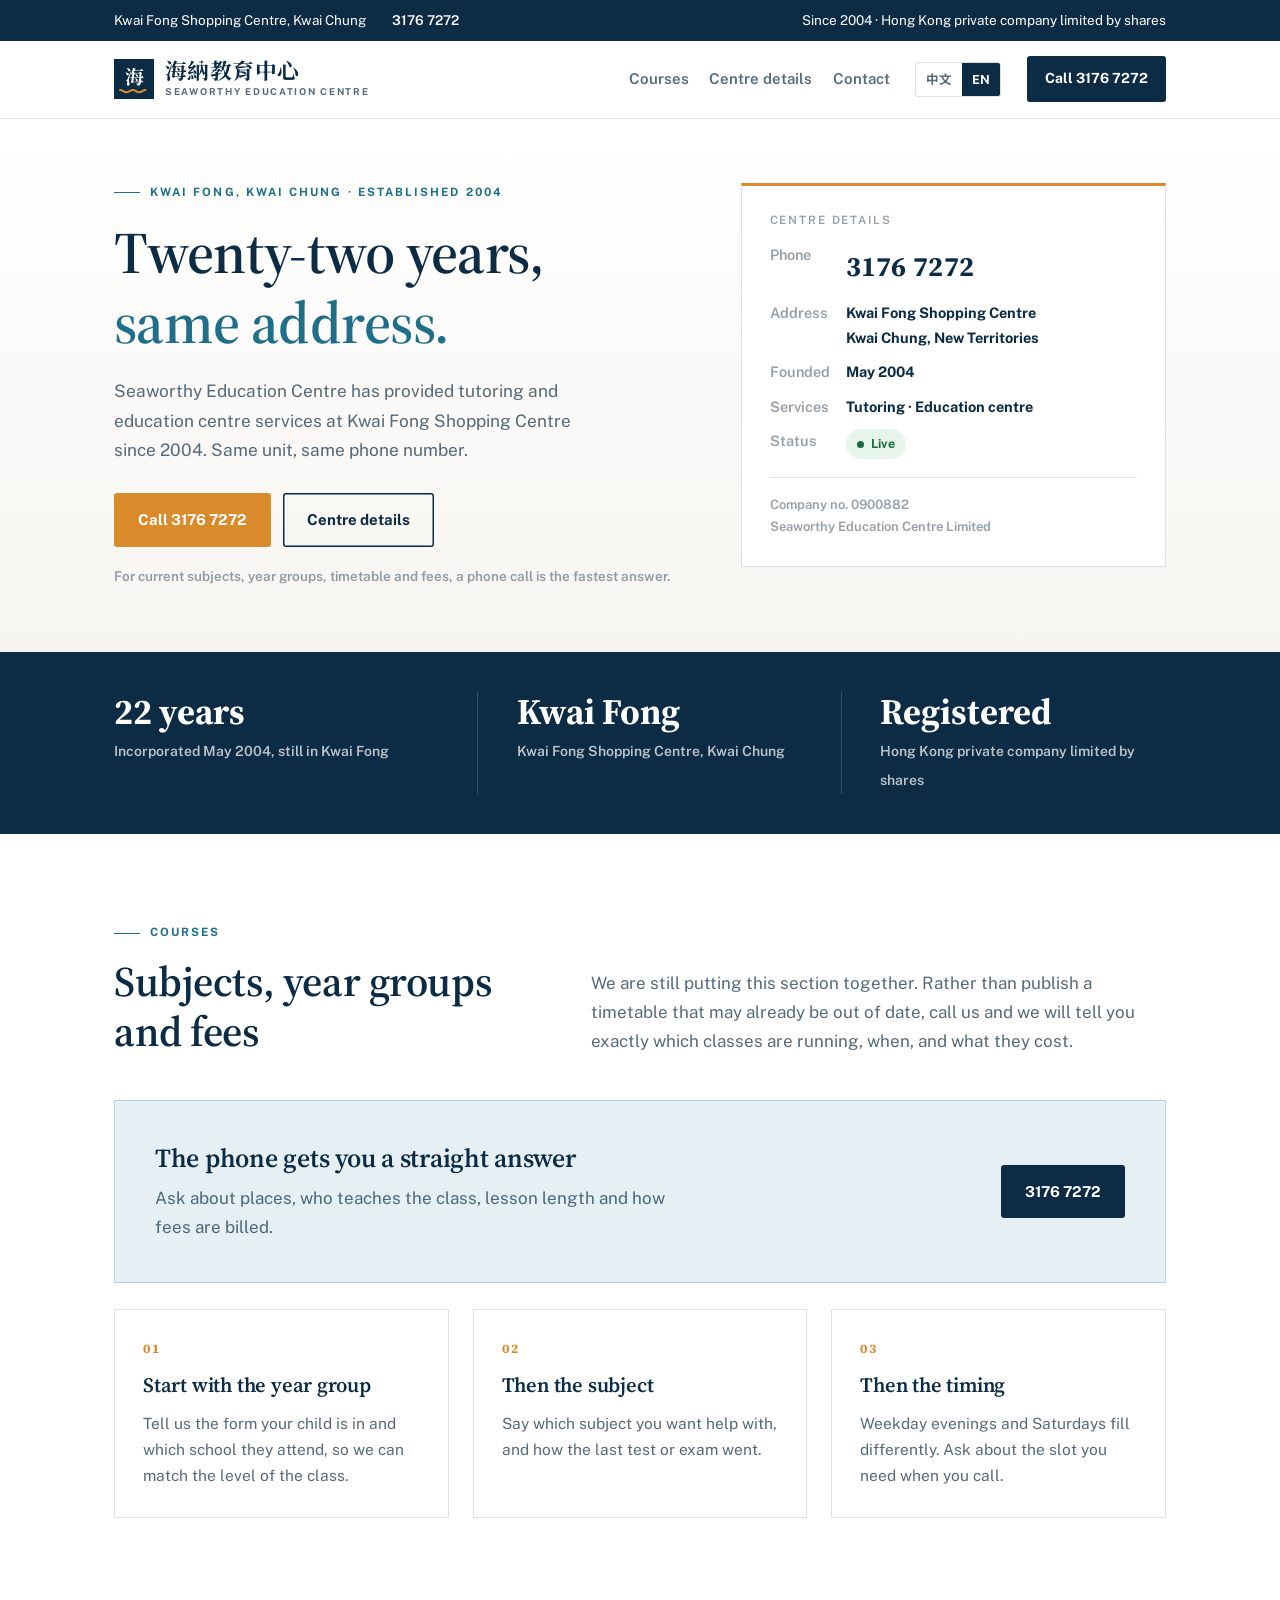
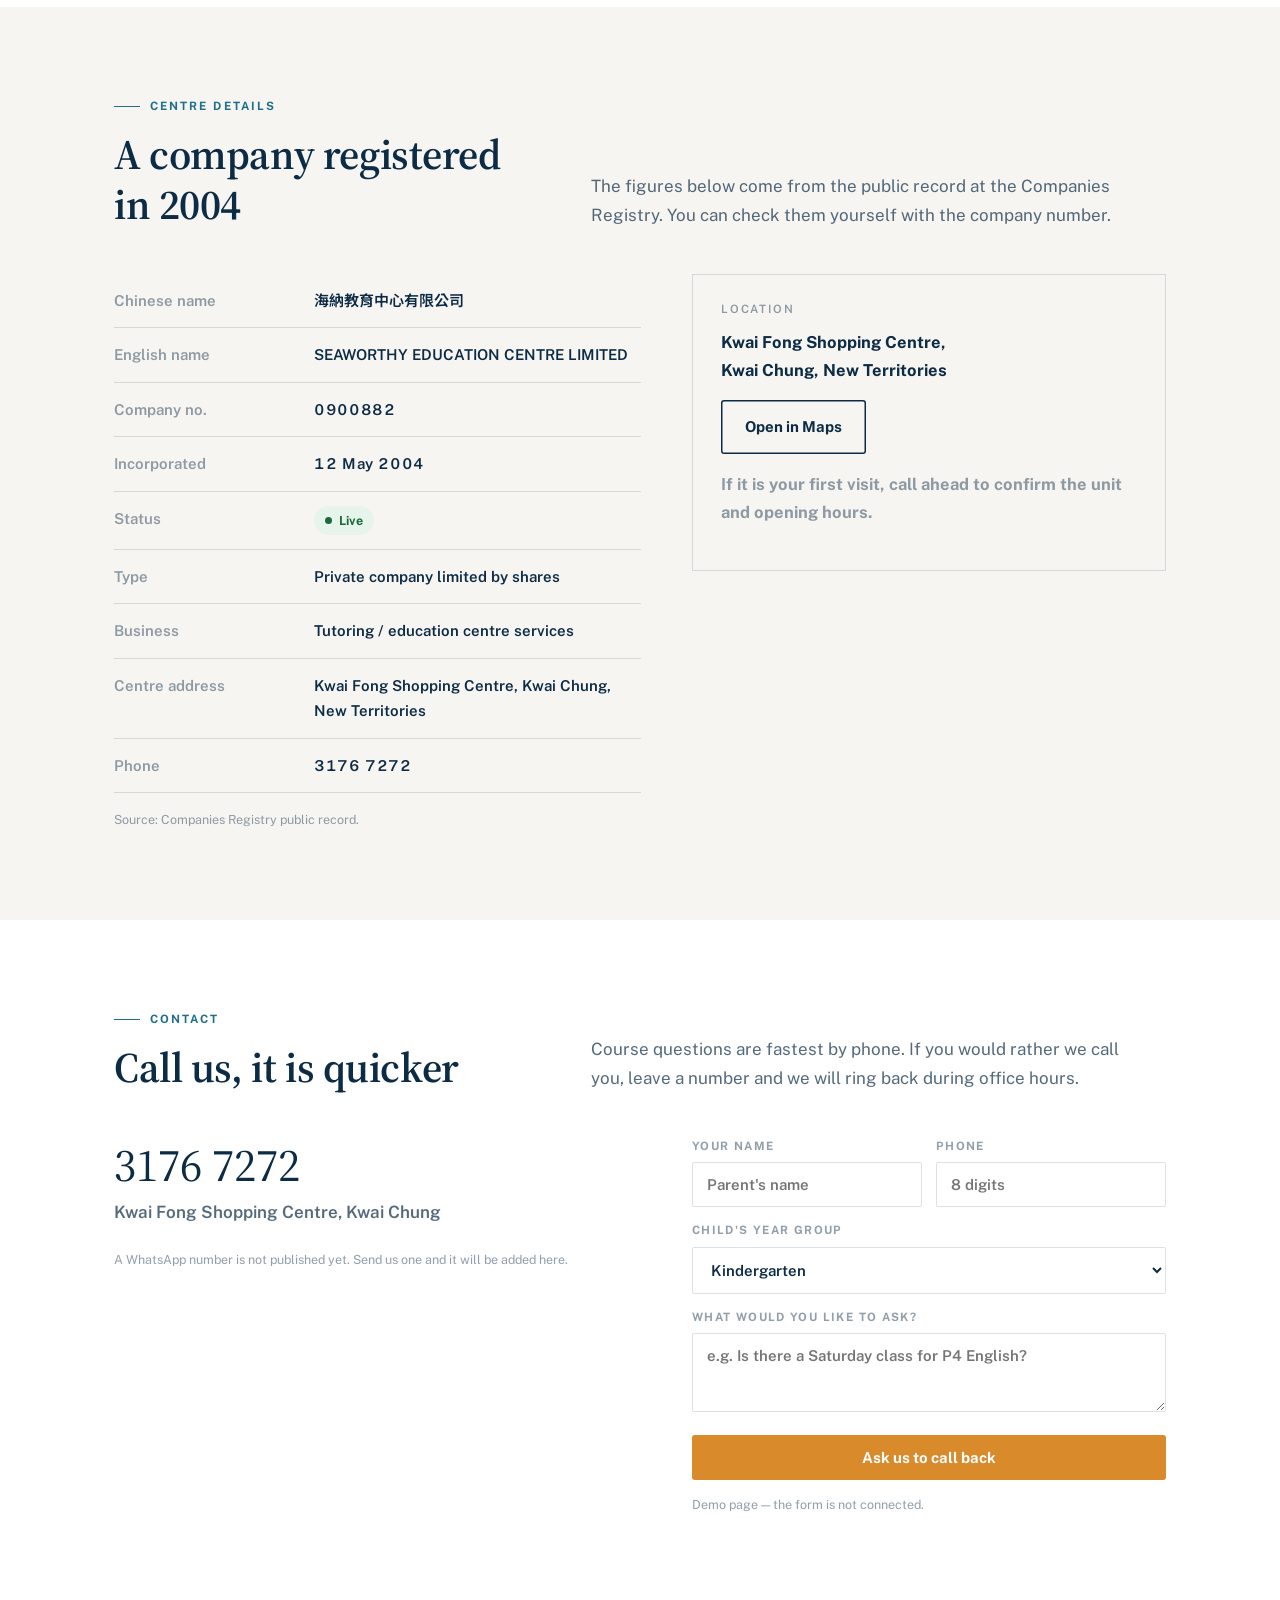
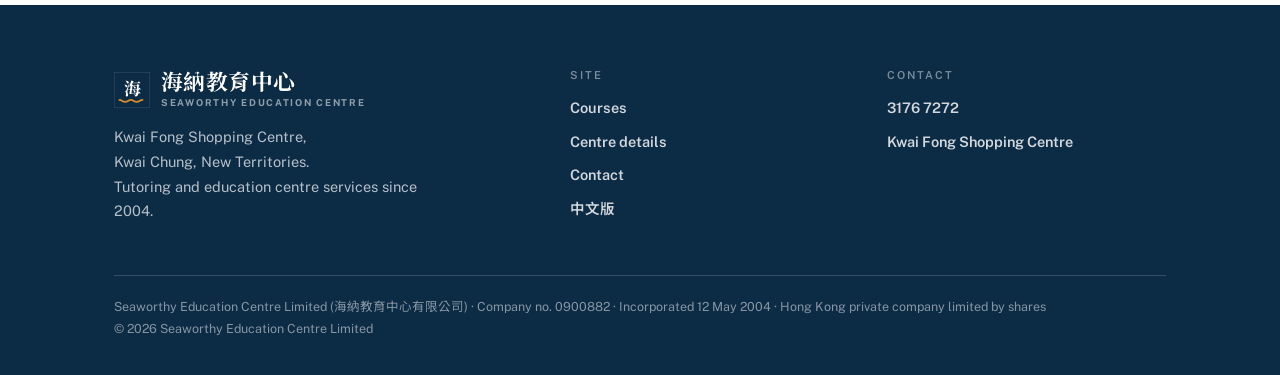
==== en/index.html @ 874c0815 "Seaworthy Education Centre: bilingual site (ZH first)" ====
<!DOCTYPE html>
<html lang="en-HK">
<head>
<meta charset="utf-8">
<meta name="viewport" content="width=device-width, initial-scale=1">
<title>Seaworthy Education Centre | Tutoring in Kwai Fong since 2004</title>
<meta name="description" content="Seaworthy Education Centre (海納教育中心) provides tutoring and education centre services at Kwai Fong Shopping Centre, Kwai Chung, since 2004. Courses and fees: 3176 7272.">
<link rel="alternate" hreflang="zh-Hant-HK" href="../zh/index.html">
<link rel="alternate" hreflang="en-HK" href="index.html">
<link rel="preconnect" href="https://fonts.googleapis.com">
<link rel="preconnect" href="https://fonts.gstatic.com" crossorigin>
<link href="https://fonts.googleapis.com/css2?family=Source+Serif+4:opsz,wght@8..60,400;8..60,600;8..60,700&family=Public+Sans:wght@400;500;600;700&family=Noto+Serif+TC:wght@500;600;700&family=Noto+Sans+TC:wght@400;500;700&display=swap" rel="stylesheet">
<link rel="stylesheet" href="../assets/style.css">
<style>
  h1,h2,h3,h4,.brand .zh,.fact .tel,.card .num,.band-navy b{font-family:'Source Serif 4','Noto Serif TC',serif}
  .nb{white-space:nowrap}
</style>
</head>
<body>

<div class="topbar">
  <div class="wrap">
    <span>Kwai Fong Shopping Centre, Kwai Chung</span>
    <a href="tel:+85231767272">3176 7272</a>
    <span class="sp">Since 2004 · Hong Kong private company limited by shares</span>
  </div>
</div>

<nav class="nav">
  <div class="wrap">
    <a class="brand" href="index.html">
      <svg width="40" height="40" viewBox="0 0 40 40" fill="none" aria-hidden="true">
        <rect width="40" height="40" fill="#0C2B45"/>
        <text x="20" y="25" text-anchor="middle" font-family="'Noto Serif TC','Source Serif 4',Georgia,serif" font-size="19" font-weight="700" fill="#FFFFFF">海</text>
        <path d="M6 31c3.2 0 3.2 2.2 6.4 2.2s3.2-2.2 6.4-2.2 3.2 2.2 6.4 2.2 3.2-2.2 6.4-2.2" stroke="#D98A2B" stroke-width="2" stroke-linecap="round"/>
      </svg>
      <span>
        <span class="zh">海納教育中心</span>
        <span class="en">Seaworthy Education Centre</span>
      </span>
    </a>
    <div class="navlinks">
      <a href="#courses">Courses</a>
      <a href="#about">Centre details</a>
      <a href="#contact">Contact</a>
    </div>
    <div class="langsw" role="group" aria-label="Language">
      <a href="../zh/index.html" hreflang="zh-Hant-HK" lang="zh-Hant-HK">中文</a>
      <a href="index.html" aria-current="true">EN</a>
    </div>
    <a class="btn" href="tel:+85231767272"><span class="full">Call 3176 7272</span><span class="short">Call</span></a>
  </div>
</nav>

<header class="hero">
  <div class="wrap hero-grid">
    <div>
      <div class="label">Kwai Fong, Kwai Chung · Established 2004</div>
      <h1 style="margin-top:16px">Twenty-two years,<br><em>same address.</em></h1>
      <p class="lede">Seaworthy Education Centre has provided tutoring and education centre services at Kwai Fong Shopping Centre since 2004. Same unit, same phone number.</p>
      <div class="hero-cta">
        <a class="btn amber" href="tel:+85231767272">Call 3176 7272</a>
        <a class="btn out" href="#about">Centre details</a>
      </div>
      <p class="hero-note">For current subjects, year groups, timetable and fees, a phone call is the fastest answer.</p>
    </div>

    <aside class="fact">
      <h4>Centre details</h4>
      <dl>
        <dt>Phone</dt>
        <dd class="tel"><a href="tel:+85231767272">3176 7272</a></dd>
        <dt>Address</dt>
        <dd>Kwai Fong Shopping Centre<br>Kwai Chung, New Territories</dd>
        <dt>Founded</dt>
        <dd>May 2004</dd>
        <dt>Services</dt>
        <dd>Tutoring · Education centre</dd>
        <dt>Status</dt>
        <dd><span class="pill">Live</span></dd>
      </dl>
      <div class="foot">Company no. 0900882<br>Seaworthy Education Centre Limited</div>
    </aside>
  </div>
</header>

<div class="band-navy">
  <div class="wrap">
    <div><b>22 years</b><span>Incorporated May 2004, still in Kwai Fong</span></div>
    <div class="div"><b>Kwai Fong</b><span>Kwai Fong Shopping Centre, Kwai Chung</span></div>
    <div class="div"><b>Registered</b><span>Hong Kong private company limited by shares</span></div>
  </div>
</div>

<section class="pad" id="courses">
  <div class="wrap">
    <div class="section-head">
      <div>
        <div class="label">Courses</div>
        <h2 style="margin-top:14px">Subjects, year groups and fees</h2>
      </div>
      <p>We are still putting this section together. Rather than publish a timetable that may already be out of date, call us and we will tell you exactly which classes are running, when, and what they cost.</p>
    </div>

    <div class="enquiry">
      <div>
        <h3>The phone gets you a straight answer</h3>
        <p>Ask about places, who teaches the class, lesson length and how fees are billed.</p>
      </div>
      <a class="btn" href="tel:+85231767272">3176 7272</a>
    </div>

    <div class="cards" style="margin-top:clamp(18px,2.4vw,26px)">
      <div class="card">
        <div class="num">01</div>
        <h3>Start with the year group</h3>
        <p>Tell us the form your child is in and which school they attend, so we can match the level of the class.</p>
      </div>
      <div class="card">
        <div class="num">02</div>
        <h3>Then the subject</h3>
        <p>Say which subject you want help with, and how the last test or exam went.</p>
      </div>
      <div class="card">
        <div class="num">03</div>
        <h3>Then the timing</h3>
        <p>Weekday evenings and Saturdays fill differently. Ask about the slot you need when you call.</p>
      </div>
    </div>
  </div>
</section>

<section class="pad" id="about" style="background:var(--sand)">
  <div class="wrap">
    <div class="section-head">
      <div>
        <div class="label">Centre details</div>
        <h2 style="margin-top:14px">A company registered in 2004</h2>
      </div>
      <p>The figures below come from the public record at the Companies Registry. You can check them yourself with the company number.</p>
    </div>

    <div class="contact-grid">
      <div>
        <table class="companies">
          <tbody>
            <tr><th>Chinese name</th><td>海納教育中心有限公司</td></tr>
            <tr><th>English name</th><td>SEAWORTHY EDUCATION CENTRE LIMITED</td></tr>
            <tr><th>Company no.</th><td class="mono">0900882</td></tr>
            <tr><th>Incorporated</th><td class="mono">12 May 2004</td></tr>
            <tr><th>Status</th><td><span class="pill">Live</span></td></tr>
            <tr><th>Type</th><td>Private company limited by shares</td></tr>
            <tr><th>Business</th><td>Tutoring / education centre services</td></tr>
            <tr><th>Centre address</th><td>Kwai Fong Shopping Centre, Kwai Chung, New Territories</td></tr>
            <tr><th>Phone</th><td class="mono"><a href="tel:+85231767272" style="text-decoration:none">3176 7272</a></td></tr>
          </tbody>
        </table>
        <p class="note" style="margin-top:16px">Source: Companies Registry public record.</p>
      </div>

      <div class="mapbox">
        <h4>Location</h4>
        <p>Kwai Fong Shopping Centre,<br>Kwai Chung, New Territories</p>
        <a class="btn out" target="_blank" rel="noopener" href="https://www.google.com/maps/search/?api=1&amp;query=%E8%91%B5%E8%8A%B3%E9%96%A3%E8%B3%BC%E7%89%A9%E4%B8%AD%E5%BF%83%20%E8%91%B5%E6%B6%8C">Open in Maps</a>
        <p class="note" style="margin-top:16px">If it is your first visit, call ahead to confirm the unit and opening hours.</p>
      </div>
    </div>
  </div>
</section>

<section class="pad" id="contact">
  <div class="wrap">
    <div class="section-head">
      <div>
        <div class="label">Contact</div>
        <h2 style="margin-top:14px">Call us, it is quicker</h2>
      </div>
      <p>Course questions are fastest by phone. If you would rather we call you, leave a number and we will ring back during office hours.</p>
    </div>

    <div class="contact-grid">
      <div>
        <p style="font-family:'Source Serif 4',serif;font-size:clamp(30px,4vw,46px);line-height:1.2;margin:0 0 6px">
          <a href="tel:+85231767272" style="text-decoration:none">3176 7272</a>
        </p>
        <p style="color:var(--navy-70);font-weight:600;margin-bottom:22px">Kwai Fong Shopping Centre, Kwai Chung</p>
        <p class="note">A WhatsApp number is not published yet. Send us one and it will be added here.</p>
      </div>

      <form onsubmit="event.preventDefault();this.querySelector('.btn').textContent='Demo page — not sent'">
        <div class="f2">
          <div class="f"><label for="s-name">Your name</label><input id="s-name" placeholder="Parent's name"></div>
          <div class="f"><label for="s-tel">Phone</label><input id="s-tel" placeholder="8 digits"></div>
        </div>
        <div class="f"><label for="s-grade">Child's year group</label>
          <select id="s-grade">
            <option>Kindergarten</option><option>Primary 1–3</option><option>Primary 4–6</option>
            <option>Secondary 1–3</option><option>Secondary 4–6</option><option>Other</option>
          </select>
        </div>
        <div class="f"><label for="s-msg">What would you like to ask?</label><textarea id="s-msg" rows="3" placeholder="e.g. Is there a Saturday class for P4 English?"></textarea></div>
        <button class="btn amber" type="submit">Ask us to call back</button>
        <p class="note">Demo page — the form is not connected.</p>
      </form>
    </div>
  </div>
</section>

<footer>
  <div class="wrap">
    <div class="fgrid">
      <div>
        <a class="brand" href="index.html" style="margin-bottom:14px">
          <svg width="36" height="36" viewBox="0 0 40 40" fill="none" aria-hidden="true">
            <rect width="40" height="40" fill="#0C2B45" stroke="rgba(255,255,255,.2)"/>
            <text x="20" y="25" text-anchor="middle" font-family="'Noto Serif TC','Source Serif 4',Georgia,serif" font-size="19" font-weight="700" fill="#FFFFFF">海</text>
            <path d="M6 31c3.2 0 3.2 2.2 6.4 2.2s3.2-2.2 6.4-2.2 3.2 2.2 6.4 2.2 3.2-2.2 6.4-2.2" stroke="#D98A2B" stroke-width="2" stroke-linecap="round"/>
          </svg>
          <span>
            <span class="zh">海納教育中心</span>
            <span class="en">Seaworthy Education Centre</span>
          </span>
        </a>
        <p style="font-size:14.5px;max-width:34ch;color:rgba(255,255,255,.7)">Kwai Fong Shopping Centre,<br>Kwai Chung, New Territories.<br>Tutoring and education centre services since 2004.</p>
      </div>
      <div>
        <h4>Site</h4>
        <a href="#courses">Courses</a>
        <a href="#about">Centre details</a>
        <a href="#contact">Contact</a>
        <a href="../zh/index.html" lang="zh-Hant-HK">中文版</a>
      </div>
      <div>
        <h4>Contact</h4>
        <a href="tel:+85231767272">3176 7272</a>
        <a href="https://www.google.com/maps/search/?api=1&amp;query=%E8%91%B5%E8%8A%B3%E9%96%A3%E8%B3%BC%E7%89%A9%E4%B8%AD%E5%BF%83" target="_blank" rel="noopener">Kwai Fong Shopping Centre</a>
      </div>
    </div>
    <div class="fnote">
      Seaworthy Education Centre Limited (海納教育中心有限公司) · Company no. 0900882 · Incorporated 12 May 2004 · Hong Kong private company limited by shares<br>
      © 2026 Seaworthy Education Centre Limited
    </div>
  </div>
</footer>

</body>
</html>
---- assets/style.css ----
/* =========================================================
   Seaworthy Education Centre — 海納教育中心
   Design system: institutional, sea-navy + amber, serif display
   ========================================================= */
:root{
  --navy:#0C2B45;
  --navy-70:rgba(12,43,69,.7);
  --navy-45:rgba(12,43,69,.45);
  --sea:#1F6F8B;
  --sea-soft:#E6F0F4;
  --amber:#D98A2B;
  --amber-soft:#FBF1E3;
  --paper:#fff;
  --sand:#F7F5F1;
  --rule:rgba(12,43,69,.14);
  --pad:clamp(20px,5vw,64px);
  --max:1180px;
}
*{box-sizing:border-box;min-width:0}
html{scroll-behavior:smooth;overflow-x:hidden}
body{
  margin:0;background:var(--paper);color:var(--navy);
  font-family:'Public Sans','Noto Sans TC','PingFang HK',system-ui,sans-serif;
  font-size:17px;line-height:1.7;-webkit-font-smoothing:antialiased;
}
h1,h2,h3,h4{font-family:'Source Serif 4','Noto Serif TC','Songti TC',Georgia,serif;font-weight:600;line-height:1.18;letter-spacing:-.01em;margin:0}
h1{font-size:clamp(34px,4.6vw,60px)}
h2{font-size:clamp(26px,3.4vw,42px)}
h3{font-size:clamp(19px,1.6vw,23px);line-height:1.35}
p{margin:0 0 1em}
a{color:inherit}
.wrap{max-width:var(--max);margin:0 auto;padding:0 var(--pad)}
.label{font-size:11.5px;font-weight:700;letter-spacing:.18em;text-transform:uppercase;color:var(--sea);display:flex;align-items:center;gap:10px}
.label::before{content:"";width:26px;height:1px;background:currentColor}

/* ---------- top bar ---------- */
.topbar{background:var(--navy);color:#fff;font-size:13.5px}
.topbar .wrap{display:flex;flex-wrap:wrap;gap:8px 26px;align-items:center;padding-block:9px}
.topbar a{text-decoration:none;font-weight:600}
.topbar a:hover{color:var(--amber)}
.topbar .sp{margin-left:auto}

/* ---------- nav ---------- */
.nav{position:sticky;top:0;z-index:60;background:rgba(255,255,255,.94);backdrop-filter:blur(10px);border-bottom:1px solid var(--rule)}
.nav .wrap{display:flex;align-items:center;gap:clamp(12px,2vw,34px);height:clamp(64px,6vw,84px)}
.brand{display:flex;align-items:center;gap:11px;text-decoration:none;white-space:nowrap}
.brand .zh{font-family:'Noto Serif TC','Source Serif 4',serif;font-weight:700;font-size:clamp(18px,1.7vw,22px);letter-spacing:.02em;display:block;line-height:1.2}
.brand .en{display:block;font-size:9.5px;letter-spacing:.18em;text-transform:uppercase;color:var(--navy-70);font-weight:700}
.navlinks{display:flex;gap:clamp(10px,1.6vw,26px);margin-left:auto}
.navlinks a{text-decoration:none;font-weight:600;font-size:15px;color:var(--navy-70);padding:6px 0;border-bottom:2px solid transparent}
.navlinks a:hover{color:var(--navy);border-bottom-color:var(--amber)}
.navlinks a[aria-current]{color:var(--navy);border-bottom-color:var(--amber)}
@media(max-width:900px){.navlinks{display:none}}
.langsw{display:flex;border:1px solid var(--rule);border-radius:3px;overflow:hidden}
.langsw a{text-decoration:none;font-size:12.5px;font-weight:700;padding:6px 10px;color:var(--navy-70)}
.langsw a[aria-current]{background:var(--navy);color:#fff}
.langsw a:not([aria-current]):hover{background:var(--sand)}
.btn{
  display:inline-flex;align-items:center;gap:9px;justify-content:center;text-decoration:none;cursor:pointer;border:0;
  font-family:inherit;font-weight:700;font-size:15px;padding:14px 24px;border-radius:3px;white-space:nowrap;
  background:var(--navy);color:#fff;transition:background .18s, transform .18s;
}
.btn:hover{background:#123a5c;transform:translateY(-1px)}
.btn.amber{background:var(--amber);color:#fff}
.btn.amber:hover{background:#c0751d}
.btn.out{background:transparent;color:var(--navy);box-shadow:inset 0 0 0 1.5px var(--navy)}
.btn.out:hover{background:var(--navy);color:#fff}
.btn.sm{padding:10px 16px;font-size:13.5px}
.btn:focus-visible{outline:3px solid var(--amber);outline-offset:3px}
.nav .btn{padding:11px 18px;font-size:14px}
@media(max-width:700px){
  .nav .btn .full{display:none}
  .nav .btn .short{display:inline}
  .nav .btn{padding:9px 13px;font-size:12.5px}
  .brand .en{display:none}
  .brand .zh{font-size:18px}
}
@media(max-width:480px){
  .nav .btn{display:none}
  .langsw a{padding:5px 8px;font-size:11.5px}
  .topbar{font-size:12px}
}
@media(min-width:701px){.nav .btn .short{display:none}}

/* ---------- hero ---------- */
.hero{padding:clamp(36px,5vw,72px) 0 clamp(28px,4vw,52px);background:linear-gradient(180deg,#fff 0%,var(--sand) 100%)}
.hero-grid{display:grid;grid-template-columns:1.15fr .85fr;gap:clamp(24px,4vw,60px);align-items:start}
@media(max-width:920px){.hero-grid{grid-template-columns:1fr}}
.hero h1{margin:16px 0 0}
.hero h1 em{font-style:normal;color:var(--sea)}
.lede{font-size:clamp(16.5px,1.35vw,19px);color:var(--navy-70);max-width:44ch;margin-top:20px}
.hero-cta{display:flex;flex-wrap:wrap;gap:12px;margin-top:28px}
.hero-note{font-size:13.5px;color:var(--navy-45);margin-top:18px;font-weight:600}

/* fact card */
.fact{background:#fff;border:1px solid var(--rule);border-top:3px solid var(--amber);padding:clamp(20px,2.4vw,28px)}
.fact h4{font-family:'Public Sans',sans-serif;font-size:11.5px;letter-spacing:.16em;text-transform:uppercase;color:var(--navy-45);margin-bottom:16px}
.fact dl{margin:0;display:grid;grid-template-columns:auto 1fr;gap:10px 16px;font-size:14.5px}
.fact dt{color:var(--navy-45);font-weight:600;white-space:nowrap}
.fact dd{margin:0;font-weight:700}
.fact .tel{font-family:'Source Serif 4','Noto Serif TC',serif;font-size:clamp(22px,2.4vw,28px);letter-spacing:.01em}
.fact .tel a{text-decoration:none}
.fact .tel a:hover{color:var(--sea)}
.fact .foot{margin-top:18px;padding-top:16px;border-top:1px solid var(--rule);font-size:13px;color:var(--navy-45);font-weight:600}

/* ---------- bands ---------- */
.band-navy{background:var(--navy);color:#fff}
.band-navy .wrap{display:grid;grid-template-columns:repeat(3,1fr);gap:clamp(16px,3vw,40px);padding-block:clamp(26px,3.4vw,40px)}
@media(max-width:760px){.band-navy .wrap{grid-template-columns:1fr;gap:20px}}
.band-navy b{display:block;font-family:'Source Serif 4','Noto Serif TC',serif;font-size:clamp(26px,3vw,36px);line-height:1.1;margin-bottom:4px}
.band-navy span{font-size:14px;color:rgba(255,255,255,.72);font-weight:600}
.band-navy .div{border-left:1px solid rgba(255,255,255,.18);padding-left:clamp(16px,3vw,40px)}
@media(max-width:760px){.band-navy .div{border-left:0;padding-left:0;border-top:1px solid rgba(255,255,255,.18);padding-top:16px}}

/* ---------- sections ---------- */
section.pad{padding:clamp(48px,7vw,96px) 0}
.section-head{display:grid;grid-template-columns:.85fr 1.15fr;gap:clamp(16px,4vw,56px);align-items:end;margin-bottom:clamp(26px,3.6vw,44px)}
@media(max-width:820px){.section-head{grid-template-columns:1fr;align-items:start}}
.section-head p{color:var(--navy-70);margin:0;max-width:56ch}

/* cards */
.cards{display:grid;grid-template-columns:repeat(3,1fr);gap:clamp(14px,2vw,24px)}
@media(max-width:920px){.cards{grid-template-columns:1fr}}
.card{background:#fff;border:1px solid var(--rule);padding:clamp(20px,2.4vw,28px);transition:border-color .18s, transform .18s}
.card:hover{border-color:var(--sea);transform:translateY(-2px)}
.card .num{font-family:'Source Serif 4',serif;font-size:13px;letter-spacing:.16em;color:var(--amber);font-weight:700;margin-bottom:12px}
.card h3{margin-bottom:10px}
.card p{color:var(--navy-70);font-size:15.5px;margin:0}

/* enquiry panel (courses TBD) */
.enquiry{background:var(--sea-soft);border:1px solid rgba(31,111,139,.25);padding:clamp(24px,3.4vw,40px);display:grid;grid-template-columns:1.2fr auto;gap:clamp(20px,3vw,40px);align-items:center}
@media(max-width:820px){.enquiry{grid-template-columns:1fr}}
.enquiry h3{font-size:clamp(20px,2.2vw,26px);margin-bottom:8px}
.enquiry p{margin:0;color:var(--navy-70);max-width:52ch}

/* company table */
.companies{width:100%;border-collapse:collapse;font-size:15px}
.companies th,.companies td{text-align:left;padding:14px 0;border-bottom:1px solid var(--rule);vertical-align:top}
.companies th{width:38%;font-weight:600;color:var(--navy-45)}
.companies td{font-weight:600}
.companies td.mono{font-variant-numeric:tabular-nums;letter-spacing:.04em}
.pill{display:inline-flex;align-items:center;gap:7px;font-size:12.5px;font-weight:700;color:#1a6b3c;background:#E7F4EC;border-radius:999px;padding:4px 11px}
.pill::before{content:"";width:7px;height:7px;border-radius:50%;background:#1a6b3c}

/* contact */
.contact-grid{display:grid;grid-template-columns:1fr .9fr;gap:clamp(24px,4vw,56px);align-items:start}
@media(max-width:880px){.contact-grid{grid-template-columns:1fr}}
.mapbox{border:1px solid var(--rule);background:var(--sand);padding:clamp(20px,2.6vw,28px)}
.mapbox h4{font-family:'Public Sans',sans-serif;font-size:11.5px;letter-spacing:.16em;text-transform:uppercase;color:var(--navy-45);margin-bottom:12px}
.mapbox p{font-weight:700;margin:0 0 16px;font-size:16.5px}
form{display:grid;gap:14px}
.f label{display:block;font-size:11.5px;font-weight:700;letter-spacing:.12em;text-transform:uppercase;color:var(--navy-45);margin-bottom:6px}
.f input,.f textarea,.f select{
  width:100%;padding:13px 14px;border:1px solid var(--rule);border-radius:2px;background:#fff;
  font-family:inherit;font-size:15px;font-weight:600;color:var(--navy);
}
.f input:focus,.f textarea:focus,.f select:focus{outline:none;border-color:var(--sea);box-shadow:0 0 0 3px rgba(31,111,139,.15)}
.f2{display:grid;grid-template-columns:1fr 1fr;gap:14px}
@media(max-width:600px){.f2{grid-template-columns:1fr}}
.note{font-size:12.5px;color:var(--navy-45);margin:0}

/* footer */
footer{background:var(--navy);color:rgba(255,255,255,.8);padding:clamp(40px,5vw,64px) 0 34px}
.fgrid{display:grid;grid-template-columns:1.5fr 1fr 1fr;gap:clamp(24px,3vw,40px)}
@media(max-width:780px){.fgrid{grid-template-columns:1fr}}
footer h4{font-family:'Public Sans',sans-serif;font-size:11px;letter-spacing:.18em;text-transform:uppercase;color:rgba(255,255,255,.45);margin-bottom:14px}
footer a{display:block;text-decoration:none;color:rgba(255,255,255,.82);font-size:14.5px;margin-bottom:9px;font-weight:600}
footer a:hover{color:var(--amber)}
footer .brand .zh{color:#fff}
footer .brand .en{color:rgba(255,255,255,.55)}
.fnote{margin-top:36px;padding-top:20px;border-top:1px solid rgba(255,255,255,.16);font-size:12.5px;color:rgba(255,255,255,.5);line-height:1.8}
.wa{position:fixed;right:18px;bottom:18px;z-index:70;display:flex;align-items:center;gap:9px;background:#1F8A4C;color:#fff;text-decoration:none;border-radius:4px;padding:12px 18px;font-weight:700;font-size:14px;box-shadow:0 10px 24px -12px rgba(0,0,0,.5)}
.wa:hover{background:#187a42}
@media(prefers-reduced-motion:reduce){*{animation:none!important;transition:none!important}}
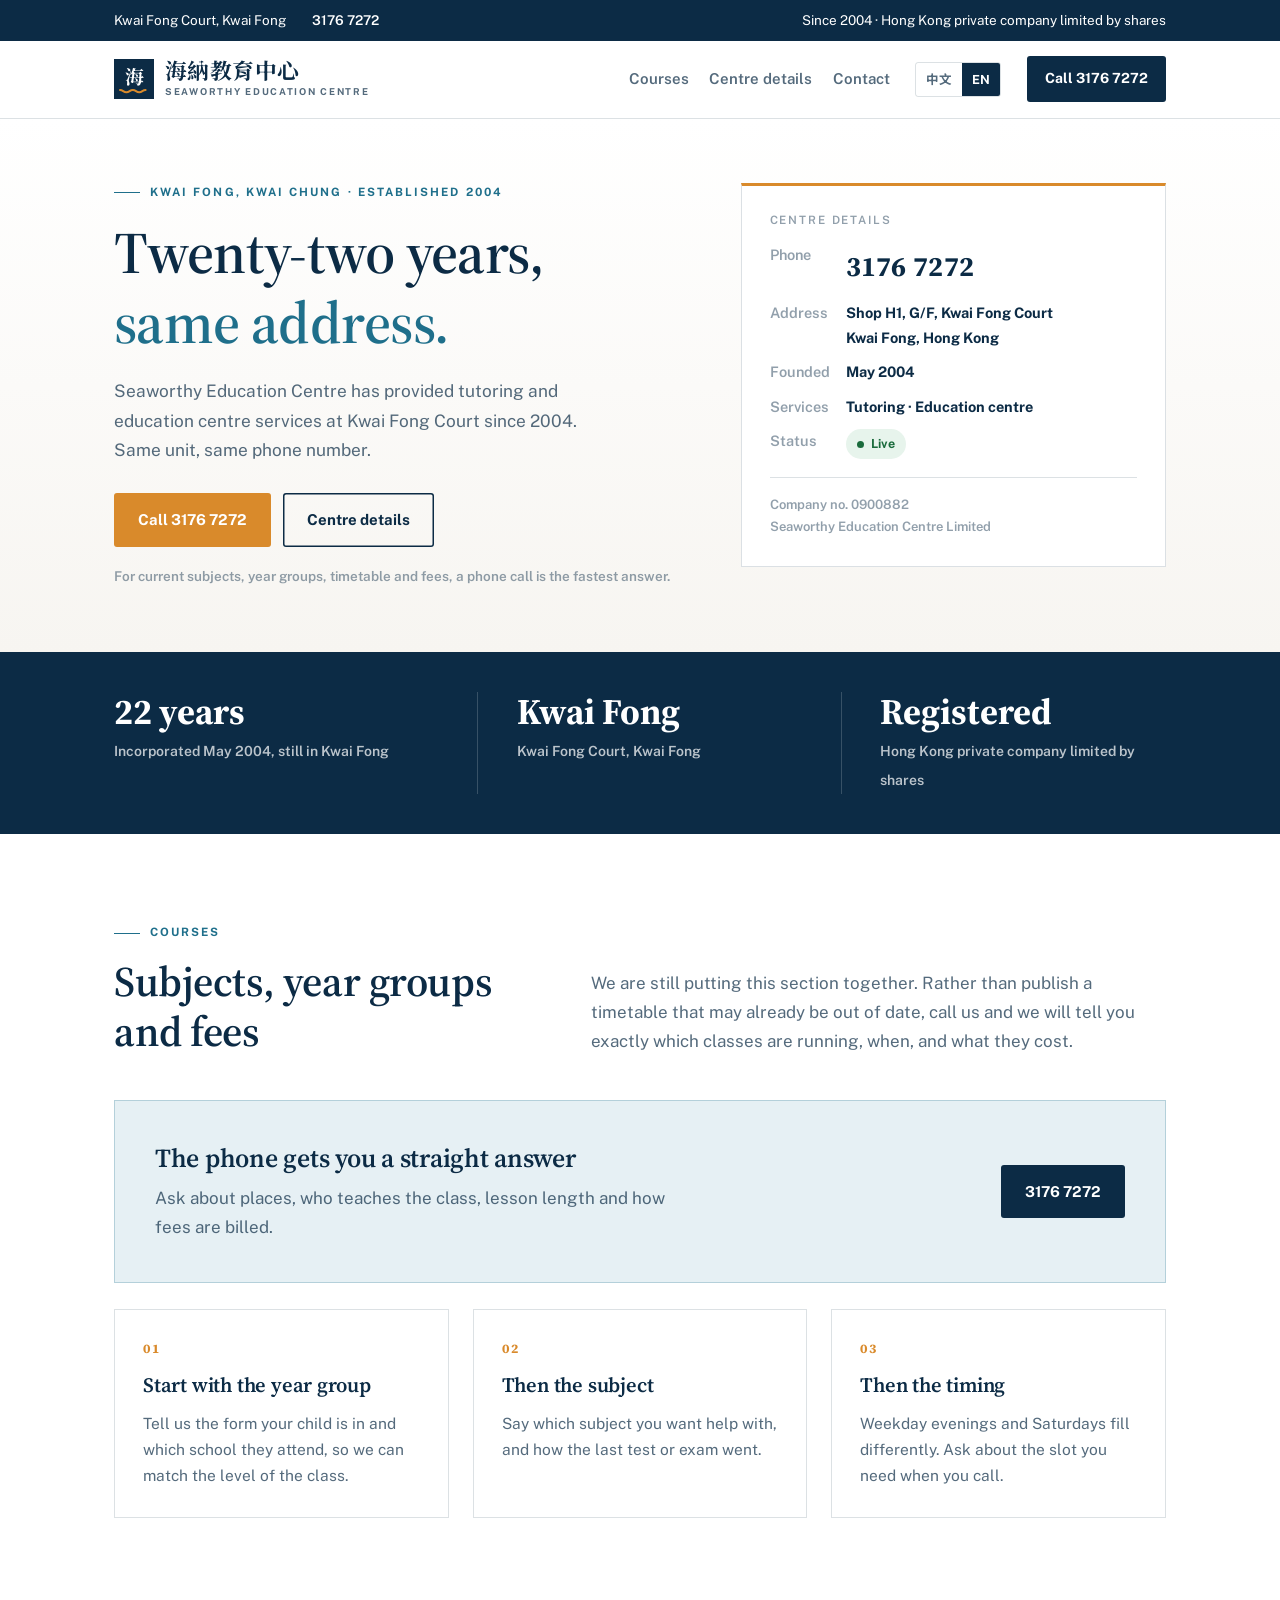
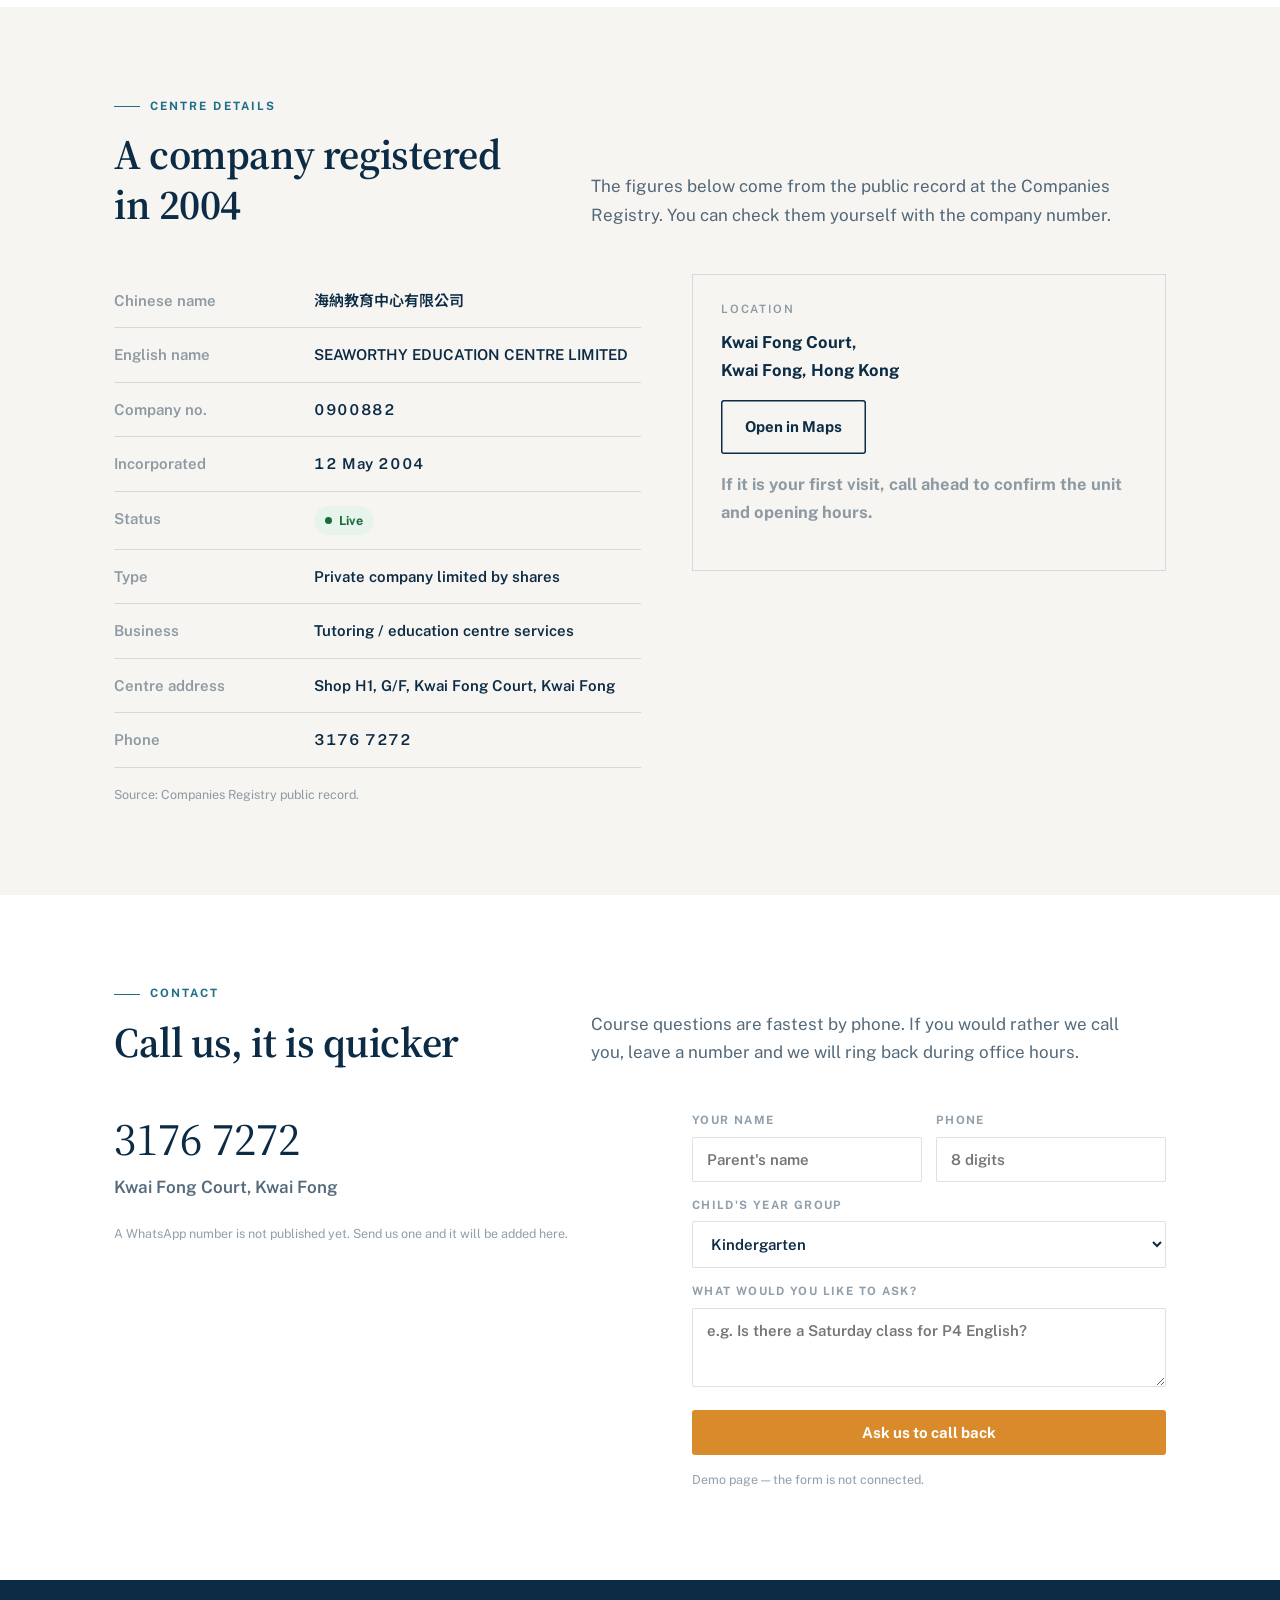
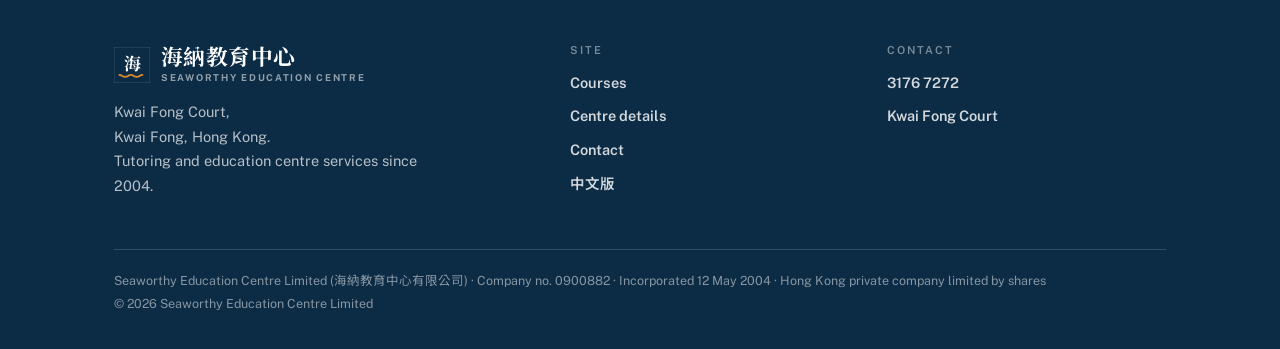
==== commit ee85821f: "Update address to Shop H1, G/F, Kwai Fong Court" ====
--- a/en/index.html
+++ b/en/index.html
@@ -4,7 +4,7 @@
 <meta charset="utf-8">
 <meta name="viewport" content="width=device-width, initial-scale=1">
 <title>Seaworthy Education Centre | Tutoring in Kwai Fong since 2004</title>
-<meta name="description" content="Seaworthy Education Centre (海納教育中心) provides tutoring and education centre services at Kwai Fong Shopping Centre, Kwai Chung, since 2004. Courses and fees: 3176 7272.">
+<meta name="description" content="Seaworthy Education Centre (海納教育中心) provides tutoring and education centre services at Kwai Fong Court, Kwai Fong, since 2004. Courses and fees: 3176 7272.">
 <link rel="alternate" hreflang="zh-Hant-HK" href="../zh/index.html">
 <link rel="alternate" hreflang="en-HK" href="index.html">
 <link rel="preconnect" href="https://fonts.googleapis.com">
@@ -20,7 +20,7 @@
 
 <div class="topbar">
   <div class="wrap">
-    <span>Kwai Fong Shopping Centre, Kwai Chung</span>
+    <span>Kwai Fong Court, Kwai Fong</span>
     <a href="tel:+85231767272">3176 7272</a>
     <span class="sp">Since 2004 · Hong Kong private company limited by shares</span>
   </div>
@@ -57,7 +57,7 @@
     <div>
       <div class="label">Kwai Fong, Kwai Chung · Established 2004</div>
       <h1 style="margin-top:16px">Twenty-two years,<br><em>same address.</em></h1>
-      <p class="lede">Seaworthy Education Centre has provided tutoring and education centre services at Kwai Fong Shopping Centre since 2004. Same unit, same phone number.</p>
+      <p class="lede">Seaworthy Education Centre has provided tutoring and education centre services at Kwai Fong Court since 2004. Same unit, same phone number.</p>
       <div class="hero-cta">
         <a class="btn amber" href="tel:+85231767272">Call 3176 7272</a>
         <a class="btn out" href="#about">Centre details</a>
@@ -71,7 +71,7 @@
         <dt>Phone</dt>
         <dd class="tel"><a href="tel:+85231767272">3176 7272</a></dd>
         <dt>Address</dt>
-        <dd>Kwai Fong Shopping Centre<br>Kwai Chung, New Territories</dd>
+        <dd>Shop H1, G/F, Kwai Fong Court<br>Kwai Fong, Hong Kong</dd>
         <dt>Founded</dt>
         <dd>May 2004</dd>
         <dt>Services</dt>
@@ -87,7 +87,7 @@
 <div class="band-navy">
   <div class="wrap">
     <div><b>22 years</b><span>Incorporated May 2004, still in Kwai Fong</span></div>
-    <div class="div"><b>Kwai Fong</b><span>Kwai Fong Shopping Centre, Kwai Chung</span></div>
+    <div class="div"><b>Kwai Fong</b><span>Kwai Fong Court, Kwai Fong</span></div>
     <div class="div"><b>Registered</b><span>Hong Kong private company limited by shares</span></div>
   </div>
 </div>
@@ -151,7 +151,7 @@
             <tr><th>Status</th><td><span class="pill">Live</span></td></tr>
             <tr><th>Type</th><td>Private company limited by shares</td></tr>
             <tr><th>Business</th><td>Tutoring / education centre services</td></tr>
-            <tr><th>Centre address</th><td>Kwai Fong Shopping Centre, Kwai Chung, New Territories</td></tr>
+            <tr><th>Centre address</th><td>Shop H1, G/F, Kwai Fong Court, Kwai Fong</td></tr>
             <tr><th>Phone</th><td class="mono"><a href="tel:+85231767272" style="text-decoration:none">3176 7272</a></td></tr>
           </tbody>
         </table>
@@ -160,8 +160,8 @@
 
       <div class="mapbox">
         <h4>Location</h4>
-        <p>Kwai Fong Shopping Centre,<br>Kwai Chung, New Territories</p>
-        <a class="btn out" target="_blank" rel="noopener" href="https://www.google.com/maps/search/?api=1&amp;query=%E8%91%B5%E8%8A%B3%E9%96%A3%E8%B3%BC%E7%89%A9%E4%B8%AD%E5%BF%83%20%E8%91%B5%E6%B6%8C">Open in Maps</a>
+        <p>Kwai Fong Court,<br>Kwai Fong, Hong Kong</p>
+        <a class="btn out" target="_blank" rel="noopener" href="https://www.google.com/maps/search/?api=1&amp;query=%E8%91%B5%E8%8A%B3%E9%96%A3%20H1%20%E8%99%9F%E5%9C%B0%E8%88%96%20%E8%91%B5%E6%B6%8C">Open in Maps</a>
         <p class="note" style="margin-top:16px">If it is your first visit, call ahead to confirm the unit and opening hours.</p>
       </div>
     </div>
@@ -183,7 +183,7 @@
         <p style="font-family:'Source Serif 4',serif;font-size:clamp(30px,4vw,46px);line-height:1.2;margin:0 0 6px">
           <a href="tel:+85231767272" style="text-decoration:none">3176 7272</a>
         </p>
-        <p style="color:var(--navy-70);font-weight:600;margin-bottom:22px">Kwai Fong Shopping Centre, Kwai Chung</p>
+        <p style="color:var(--navy-70);font-weight:600;margin-bottom:22px">Kwai Fong Court, Kwai Fong</p>
         <p class="note">A WhatsApp number is not published yet. Send us one and it will be added here.</p>
       </div>
 
@@ -221,7 +221,7 @@
             <span class="en">Seaworthy Education Centre</span>
           </span>
         </a>
-        <p style="font-size:14.5px;max-width:34ch;color:rgba(255,255,255,.7)">Kwai Fong Shopping Centre,<br>Kwai Chung, New Territories.<br>Tutoring and education centre services since 2004.</p>
+        <p style="font-size:14.5px;max-width:34ch;color:rgba(255,255,255,.7)">Kwai Fong Court,<br>Kwai Fong, Hong Kong.<br>Tutoring and education centre services since 2004.</p>
       </div>
       <div>
         <h4>Site</h4>
@@ -233,7 +233,7 @@
       <div>
         <h4>Contact</h4>
         <a href="tel:+85231767272">3176 7272</a>
-        <a href="https://www.google.com/maps/search/?api=1&amp;query=%E8%91%B5%E8%8A%B3%E9%96%A3%E8%B3%BC%E7%89%A9%E4%B8%AD%E5%BF%83" target="_blank" rel="noopener">Kwai Fong Shopping Centre</a>
+        <a href="https://www.google.com/maps/search/?api=1&amp;query=%E8%91%B5%E8%8A%B3%E9%96%A3%20H1%20%E8%99%9F%E5%9C%B0%E8%88%96" target="_blank" rel="noopener">Kwai Fong Court</a>
       </div>
     </div>
     <div class="fnote">
